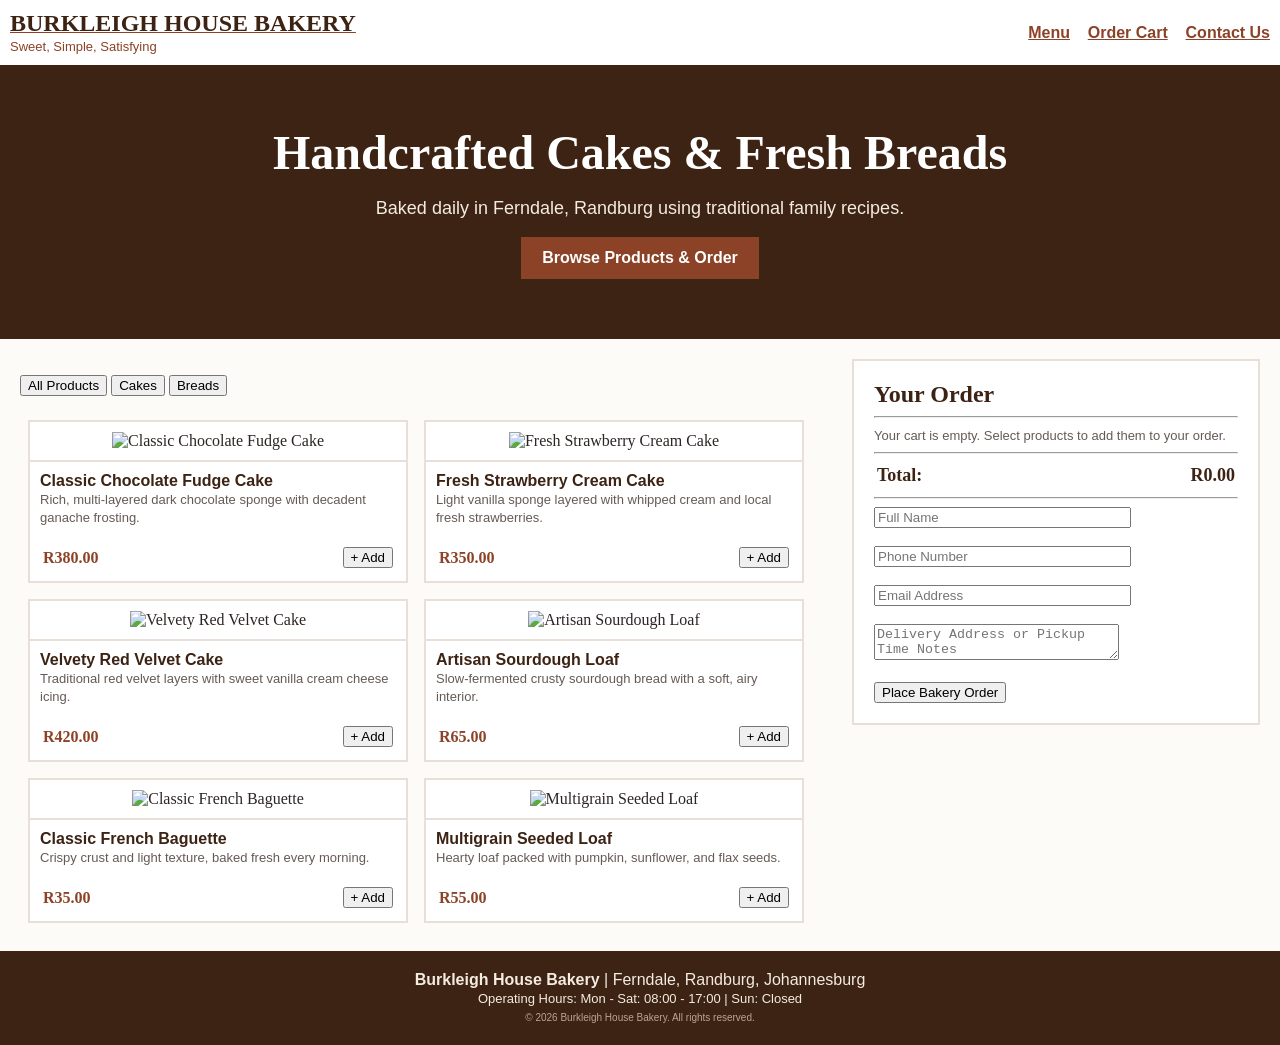
==== index.html @ 43b56e93 "Added image file, css file and updated README" ====
<!DOCTYPE html>
<html lang="en">
<head>
    <meta charset="UTF-8">
    <meta name="viewport" content="width=device-width, initial-scale=1.0">
    <title>Burkleigh House Bakery | Fresh Baked Goods & Custom Orders</title>
</head>
<body background="https://images.unsplash.com/photo-1509440159596-0249088772ff?auto=format&fit=crop&w=1920&q=80" bgcolor="#3D2314" text="#2C2523" link="#8C4227" topmargin="0" leftmargin="0" marginwidth="0" marginheight="0">

<table width="100%" height="100%" cellpadding="0" cellspacing="0" border="0">
<tr>
<td valign="top">

<!-- NAVIGATION -->
<table width="100%" bgcolor="#FFFFFF" cellpadding="10" cellspacing="0" border="0">
<tr>
<td width="50%">
<a href="#"><font face="Georgia, serif" size="5" color="#3D2314"><b>BURKLEIGH HOUSE BAKERY</b></font></a><br>
<font face="Segoe UI, sans-serif" size="2" color="#8C4227">Sweet, Simple, Satisfying</font>
</td>
<td width="50%" align="right">
<font face="Segoe UI, sans-serif" size="3" color="#2C2523">
<a href="#menu"><b>Menu</b></a> &nbsp;&nbsp;
<a href="#order"><b>Order Cart</b></a> &nbsp;&nbsp;
<a href="#contact"><b>Contact Us</b></a>
</font>
</td>
</tr>
</table>

<!-- HERO SECTION -->
<table width="100%" cellpadding="60" cellspacing="0" border="0">
<tr>
<td align="center">
<font face="Georgia, serif" size="7" color="#FFFFFF"><b>Handcrafted Cakes &amp; Fresh Breads</b></font><br><br>
<font face="Segoe UI, sans-serif" size="4" color="#F4EBE1">Baked daily in Ferndale, Randburg using traditional family recipes.</font><br><br>
<a href="#menu">
<table cellpadding="12" cellspacing="0" border="0" bgcolor="#8C4227">
<tr><td><font face="Segoe UI, sans-serif" size="3" color="#FFFFFF"><b>&nbsp;&nbsp;Browse Products &amp; Order&nbsp;&nbsp;</b></font></td></tr>
</table>
</a>
</td>
</tr>
</table>

<!-- MAIN SHOPPING CONTENT -->
<table width="100%" cellpadding="20" cellspacing="0" border="0" bgcolor="#FDFBF7">
<tr>
<td width="65%" valign="top" id="menu">

    <!-- FILTERS -->
    <p>
    <button class="filter-btn active" onclick="filterCategory('all')">All Products</button>
    <button class="filter-btn" onclick="filterCategory('cakes')">Cakes</button>
    <button class="filter-btn" onclick="filterCategory('breads')">Breads</button>
    </p>

    <table width="100%" cellpadding="8" cellspacing="0" border="0" id="productsGrid">
        <!-- Products loaded dynamically via JS -->
    </table>

</td>

<td width="35%" valign="top" id="order">
<table width="100%" bgcolor="#FFFFFF" cellpadding="20" cellspacing="0" border="1" bordercolor="#E8DFD8">
<tr><td>

<font face="Georgia, serif" size="5" color="#3D2314"><b>Your Order</b></font><hr>

<div id="cartItems">
<font face="Segoe UI, sans-serif" size="2" color="#665A55">Your cart is empty. Select products to add them to your order.</font>
</div>

<hr>
<table width="100%"><tr>
<td><font size="4" color="#3D2314"><b>Total:</b></font></td>
<td align="right"><font size="4" color="#3D2314"><b id="cartTotal">R0.00</b></font></td>
</tr></table>
<hr>

<form onsubmit="handleCheckout(event)">
<input type="text" placeholder="Full Name" required size="30"><br><br>
<input type="tel" placeholder="Phone Number" required size="30"><br><br>
<input type="email" placeholder="Email Address" required size="30"><br><br>
<textarea rows="2" cols="28" placeholder="Delivery Address or Pickup Time Notes"></textarea><br><br>
<input type="submit" value="Place Bakery Order">
</form>

</td></tr>
</table>
</td>
</tr>
</table>

<!-- FOOTER -->
<table width="100%" bgcolor="#3D2314" cellpadding="20" cellspacing="0" border="0" id="contact">
<tr>
<td align="center">
<font face="Segoe UI, sans-serif" size="3" color="#F4EBE1"><b>Burkleigh House Bakery</b> | Ferndale, Randburg, Johannesburg</font><br>
<font face="Segoe UI, sans-serif" size="2" color="#F4EBE1">Operating Hours: Mon - Sat: 08:00 - 17:00 | Sun: Closed</font><br>
<font face="Segoe UI, sans-serif" size="1" color="#bda395">&copy; 2026 Burkleigh House Bakery. All rights reserved.</font>
</td>
</tr>
</table>

</td>
</tr>
</table>

<!-- JAVASCRIPT LOGIC -->
<script>
    // REAL BAKERY PRODUCTS DATA (Cakes & Breads with real imagery)
    const products = [
        {
            id: 1,
            name: "Classic Chocolate Fudge Cake",
            category: "cakes",
            price: 380.00,
            desc: "Rich, multi-layered dark chocolate sponge with decadent ganache frosting.",
            img: "https://images.unsplash.com/photo-1578985545062-69928b1d9587?auto=format&fit=crop&w=600&q=80"
        },
        {
            id: 2,
            name: "Fresh Strawberry Cream Cake",
            category: "cakes",
            price: 350.00,
            desc: "Light vanilla sponge layered with whipped cream and local fresh strawberries.",
            img: "https://images.unsplash.com/photo-1565958011703-44f9829ba187?auto=format&fit=crop&w=600&q=80"
        },
        {
            id: 3,
            name: "Velvety Red Velvet Cake",
            category: "cakes",
            price: 420.00,
            desc: "Traditional red velvet layers with sweet vanilla cream cheese icing.",
            img: "https://images.unsplash.com/photo-1586788680434-30d324b2d46f?auto=format&fit=crop&w=600&q=80"
        },
        {
            id: 4,
            name: "Artisan Sourdough Loaf",
            category: "breads",
            price: 65.00,
            desc: "Slow-fermented crusty sourdough bread with a soft, airy interior.",
            img: "https://images.unsplash.com/photo-1585478259715-876acc5be8eb?auto=format&fit=crop&w=600&q=80"
        },
        {
            id: 5,
            name: "Classic French Baguette",
            category: "breads",
            price: 35.00,
            desc: "Crispy crust and light texture, baked fresh every morning.",
            img: "https://images.unsplash.com/photo-1509440159596-0249088772ff?auto=format&fit=crop&w=600&q=80"
        },
        {
            id: 6,
            name: "Multigrain Seeded Loaf",
            category: "breads",
            price: 55.00,
            desc: "Hearty loaf packed with pumpkin, sunflower, and flax seeds.",
            img: "https://images.unsplash.com/photo-1509440159596-0249088772ff?auto=format&fit=crop&w=600&q=80"
        }
    ];

    let cart = [];

    // RENDER PRODUCTS GRID (built with table rows/cells, no CSS)
    function renderProducts(items) {
        const grid = document.getElementById('productsGrid');
        let rows = '';
        for (let i = 0; i < items.length; i += 2) {
            rows += '<tr>';
            for (let j = i; j < i + 2 && j < items.length; j++) {
                const p = items[j];
                rows += `
                    <td width="50%" valign="top">
                    <table width="100%" bgcolor="#FFFFFF" border="1" bordercolor="#E8DFD8" cellpadding="10" cellspacing="0">
                        <tr><td align="center"><img src="${p.img}" alt="${p.name}" width="220" height="140"></td></tr>
                        <tr><td>
                            <font face="Segoe UI, sans-serif" size="3" color="#3D2314"><b>${p.name}</b></font><br>
                            <font face="Segoe UI, sans-serif" size="2" color="#665A55">${p.desc}</font><br><br>
                            <table width="100%"><tr>
                                <td><font size="3" color="#8C4227"><b>R${p.price.toFixed(2)}</b></font></td>
                                <td align="right"><button class="add-btn" onclick="addToCart(${p.id})">+ Add</button></td>
                            </tr></table>
                        </td></tr>
                    </table>
                    </td>
                `;
            }
            rows += '</tr>';
        }
        grid.innerHTML = rows;
    }

    // FILTER CATEGORIES
    function filterCategory(category) {
        document.querySelectorAll('.filter-btn').forEach(btn => btn.classList.remove('active'));
        event.target.classList.add('active');

        if (category === 'all') {
            renderProducts(products);
        } else {
            renderProducts(products.filter(p => p.category === category));
        }
    }

    // ADD TO CART
    function addToCart(productId) {
        const product = products.find(p => p.id === productId);
        cart.push(product);
        updateCartUI();
    }

    // REMOVE FROM CART
    function removeFromCart(index) {
        cart.splice(index, 1);
        updateCartUI();
    }

    // UPDATE CART UI
    function updateCartUI() {
        const cartItemsContainer = document.getElementById('cartItems');
        const cartTotalContainer = document.getElementById('cartTotal');

        if (cart.length === 0) {
            cartItemsContainer.innerHTML = `<font face="Segoe UI, sans-serif" size="2" color="#665A55">Your cart is empty. Select products to add them to your order.</font>`;
            cartTotalContainer.innerText = 'R0.00';
            return;
        }

        let rows = '<table width="100%">';
        cart.forEach((item, index) => {
            rows += `
                <tr>
                <td><font size="2" color="#2C2523"><b>${item.name}</b></font><br><font size="1" color="#665A55">R${item.price.toFixed(2)}</font></td>
                <td align="right"><button class="remove-btn" onclick="removeFromCart(${index})">&times;</button></td>
                </tr>
            `;
        });
        rows += '</table>';
        cartItemsContainer.innerHTML = rows;

        const total = cart.reduce((sum, item) => sum + item.price, 0);
        cartTotalContainer.innerText = `R${total.toFixed(2)}`;
    }

    // HANDLE CHECKOUT SUBMISSION
    function handleCheckout(e) {
        e.preventDefault();
        if (cart.length === 0) {
            alert('Please add at least one bakery product to your cart before ordering!');
            return;
        }
        alert('Thank you for your order! Burkleigh House Bakery has received your order request and will contact you shortly to confirm payment & delivery details.');
        cart = [];
        updateCartUI();
        e.target.reset();
    }

    // INITIAL LOAD
    renderProducts(products);
</script>
</body>
</html>
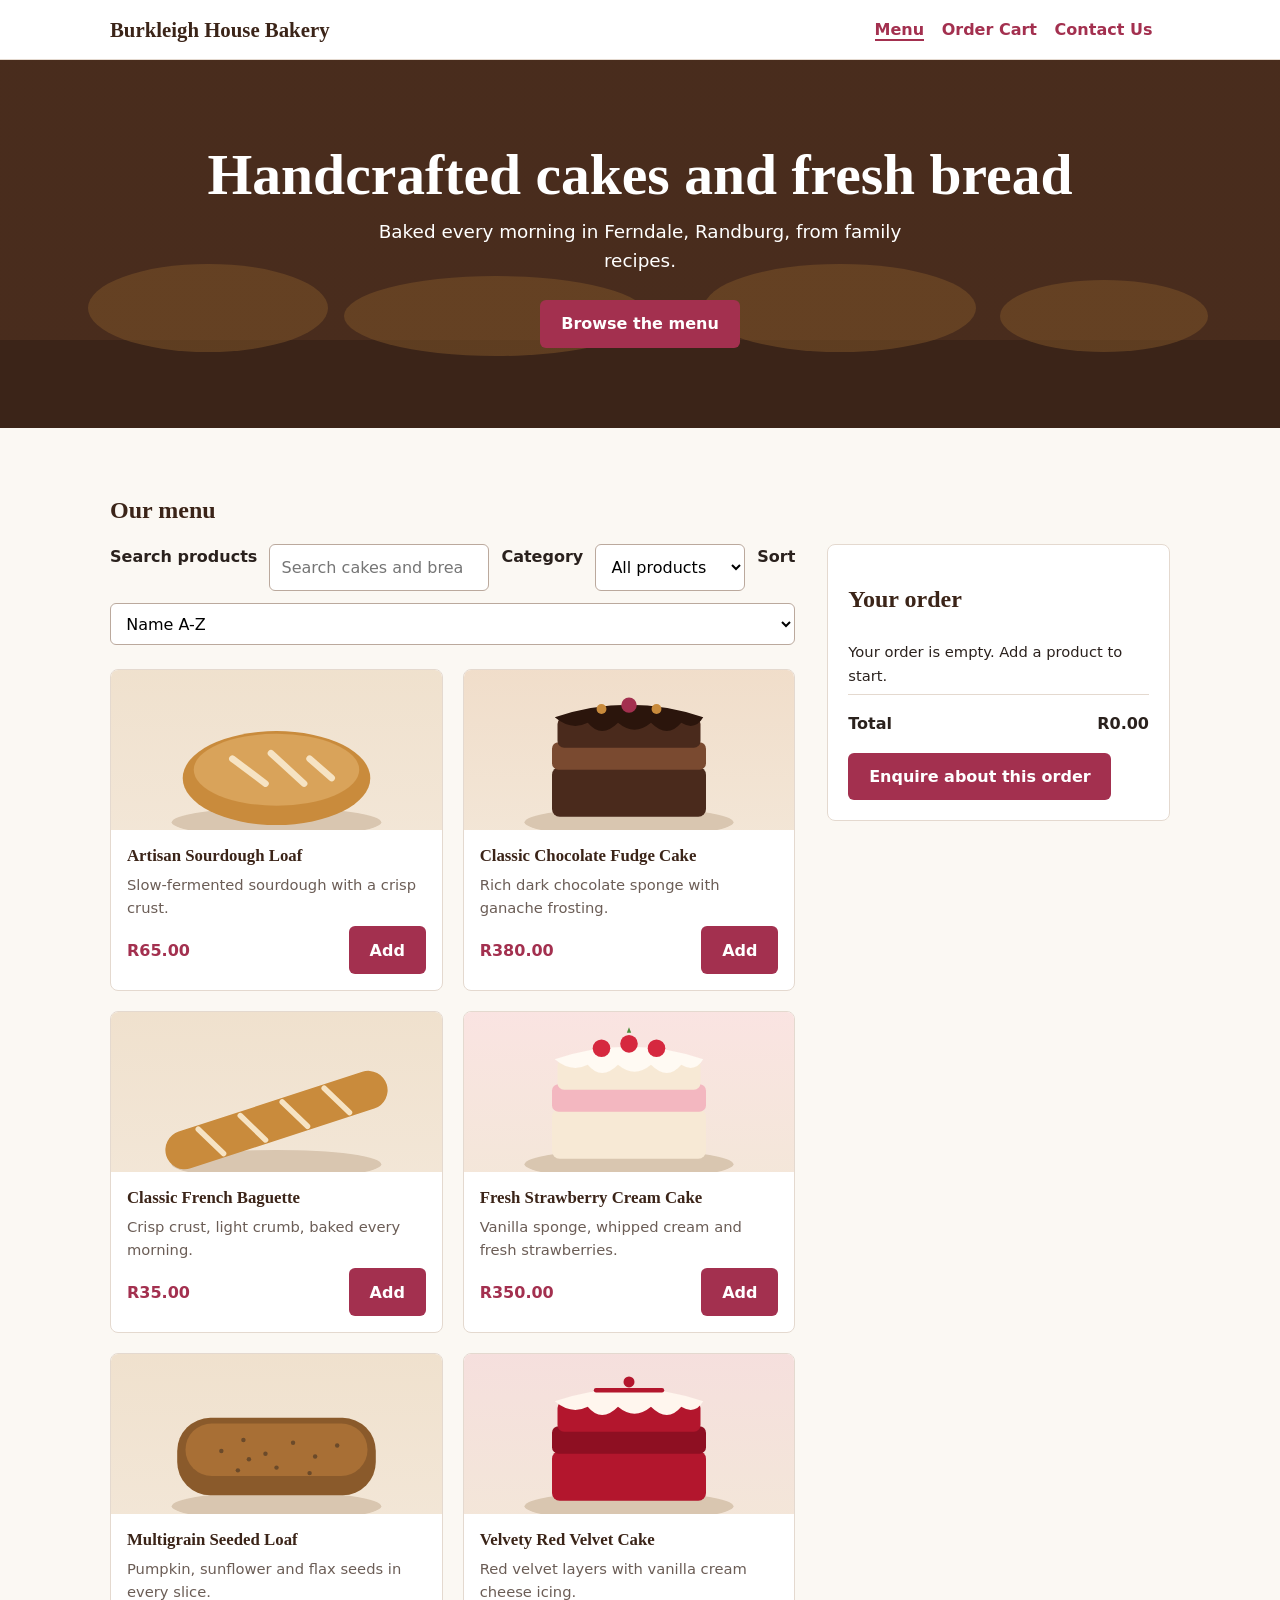
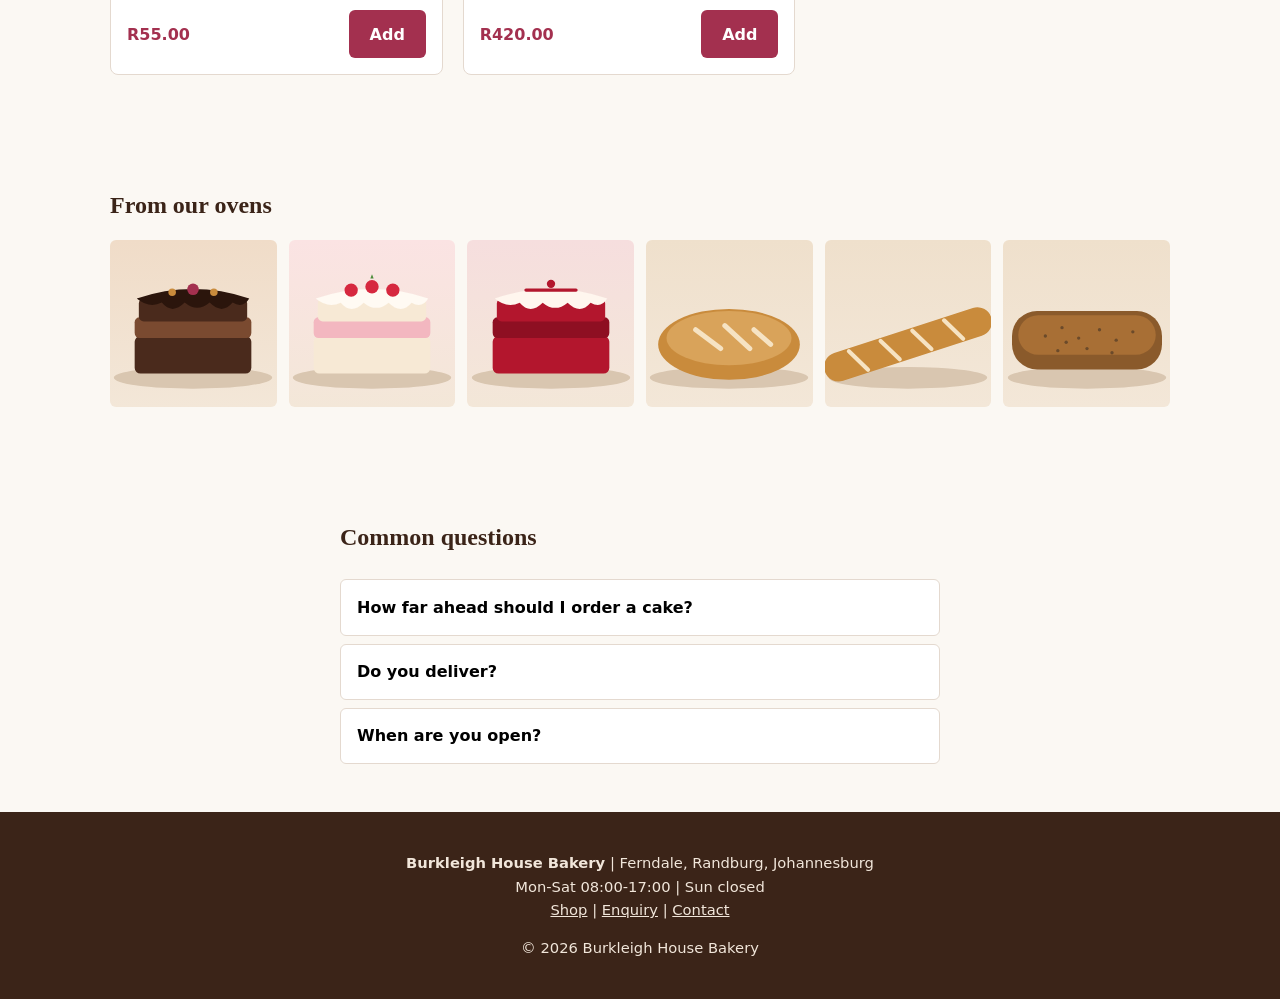
==== commit 9ffc2793: "I added js, 404.html and updated images commit" ====
--- a/index.html
+++ b/index.html
@@ -1,264 +1,42 @@
 <!DOCTYPE html>
-<html lang="en">
+<html lang="en-ZA">
 <head>
-    <meta charset="UTF-8">
-    <meta name="viewport" content="width=device-width, initial-scale=1.0">
-    <title>Burkleigh House Bakery | Fresh Baked Goods & Custom Orders</title>
+<meta charset="UTF-8">
+<meta name="viewport" content="width=device-width, initial-scale=1">
+<meta http-equiv="Content-Security-Policy" content="default-src 'self'; script-src 'self' https://cdnjs.cloudflare.com; style-src 'self' https://cdnjs.cloudflare.com https://fonts.googleapis.com; font-src https://fonts.gstatic.com; img-src 'self' data: https://*.tile.openstreetmap.org https://tile.openstreetmap.org https://cdnjs.cloudflare.com; connect-src 'self' https://formspree.io; form-action 'self' mailto: https://formspree.io">
+<meta name="referrer" content="strict-origin-when-cross-origin">
+<link rel="preconnect" href="https://fonts.googleapis.com"><link rel="preconnect" href="https://fonts.gstatic.com" crossorigin>
+<link rel="stylesheet" href="https://fonts.googleapis.com/css2?family=Fraunces:wght@600;700&family=Work+Sans:wght@400;600&display=swap">
+<link rel="icon" href="images/favicon.svg" type="image/svg+xml">
+<link rel="stylesheet" href="css/styles.css">
+<title>Fresh Cakes and Bread in Ferndale, Randburg | Burkleigh House Bakery</title>
+<meta name="description" content="Handcrafted cakes and fresh sourdough, baguettes and loaves baked daily in Ferndale, Randburg. Browse the menu and order online.">
+<meta name="keywords" content="bakery Randburg, custom cakes Johannesburg, sourdough Ferndale, fresh bread">
+<link rel="canonical" href="https://ST10525017TharagePhuluso.github.io/burkleigh-house-bakery/">
+<meta property="og:title" content="Burkleigh House Bakery"><meta property="og:description" content="Fresh cakes and breads baked daily in Ferndale, Randburg."><meta property="og:type" content="website">
+<script type="application/ld+json">{"@context":"https://schema.org","@type":"Bakery","name":"Burkleigh House Bakery","address":{"@type":"PostalAddress","addressLocality":"Ferndale, Randburg","addressRegion":"Gauteng","addressCountry":"ZA"},"openingHours":"Mo-Sa 08:00-17:00"}</script>
 </head>
-<body background="https://images.unsplash.com/photo-1509440159596-0249088772ff?auto=format&fit=crop&w=1920&q=80" bgcolor="#3D2314" text="#2C2523" link="#8C4227" topmargin="0" leftmargin="0" marginwidth="0" marginheight="0">
+<body data-page="home">
 
-<table width="100%" height="100%" cellpadding="0" cellspacing="0" border="0">
-<tr>
-<td valign="top">
-
-<!-- NAVIGATION -->
-<table width="100%" bgcolor="#FFFFFF" cellpadding="10" cellspacing="0" border="0">
-<tr>
-<td width="50%">
-<a href="#"><font face="Georgia, serif" size="5" color="#3D2314"><b>BURKLEIGH HOUSE BAKERY</b></font></a><br>
-<font face="Segoe UI, sans-serif" size="2" color="#8C4227">Sweet, Simple, Satisfying</font>
-</td>
-<td width="50%" align="right">
-<font face="Segoe UI, sans-serif" size="3" color="#2C2523">
-<a href="#menu"><b>Menu</b></a> &nbsp;&nbsp;
-<a href="#order"><b>Order Cart</b></a> &nbsp;&nbsp;
-<a href="#contact"><b>Contact Us</b></a>
-</font>
-</td>
-</tr>
-</table>
-
-<!-- HERO SECTION -->
-<table width="100%" cellpadding="60" cellspacing="0" border="0">
-<tr>
-<td align="center">
-<font face="Georgia, serif" size="7" color="#FFFFFF"><b>Handcrafted Cakes &amp; Fresh Breads</b></font><br><br>
-<font face="Segoe UI, sans-serif" size="4" color="#F4EBE1">Baked daily in Ferndale, Randburg using traditional family recipes.</font><br><br>
-<a href="#menu">
-<table cellpadding="12" cellspacing="0" border="0" bgcolor="#8C4227">
-<tr><td><font face="Segoe UI, sans-serif" size="3" color="#FFFFFF"><b>&nbsp;&nbsp;Browse Products &amp; Order&nbsp;&nbsp;</b></font></td></tr>
-</table>
-</a>
-</td>
-</tr>
-</table>
-
-<!-- MAIN SHOPPING CONTENT -->
-<table width="100%" cellpadding="20" cellspacing="0" border="0" bgcolor="#FDFBF7">
-<tr>
-<td width="65%" valign="top" id="menu">
-
-    <!-- FILTERS -->
-    <p>
-    <button class="filter-btn active" onclick="filterCategory('all')">All Products</button>
-    <button class="filter-btn" onclick="filterCategory('cakes')">Cakes</button>
-    <button class="filter-btn" onclick="filterCategory('breads')">Breads</button>
-    </p>
-
-    <table width="100%" cellpadding="8" cellspacing="0" border="0" id="productsGrid">
-        <!-- Products loaded dynamically via JS -->
-    </table>
-
-</td>
-
-<td width="35%" valign="top" id="order">
-<table width="100%" bgcolor="#FFFFFF" cellpadding="20" cellspacing="0" border="1" bordercolor="#E8DFD8">
-<tr><td>
-
-<font face="Georgia, serif" size="5" color="#3D2314"><b>Your Order</b></font><hr>
-
-<div id="cartItems">
-<font face="Segoe UI, sans-serif" size="2" color="#665A55">Your cart is empty. Select products to add them to your order.</font>
-</div>
-
-<hr>
-<table width="100%"><tr>
-<td><font size="4" color="#3D2314"><b>Total:</b></font></td>
-<td align="right"><font size="4" color="#3D2314"><b id="cartTotal">R0.00</b></font></td>
-</tr></table>
-<hr>
-
-<form onsubmit="handleCheckout(event)">
-<input type="text" placeholder="Full Name" required size="30"><br><br>
-<input type="tel" placeholder="Phone Number" required size="30"><br><br>
-<input type="email" placeholder="Email Address" required size="30"><br><br>
-<textarea rows="2" cols="28" placeholder="Delivery Address or Pickup Time Notes"></textarea><br><br>
-<input type="submit" value="Place Bakery Order">
-</form>
-
-</td></tr>
-</table>
-</td>
-</tr>
-</table>
-
-<!-- FOOTER -->
-<table width="100%" bgcolor="#3D2314" cellpadding="20" cellspacing="0" border="0" id="contact">
-<tr>
-<td align="center">
-<font face="Segoe UI, sans-serif" size="3" color="#F4EBE1"><b>Burkleigh House Bakery</b> | Ferndale, Randburg, Johannesburg</font><br>
-<font face="Segoe UI, sans-serif" size="2" color="#F4EBE1">Operating Hours: Mon - Sat: 08:00 - 17:00 | Sun: Closed</font><br>
-<font face="Segoe UI, sans-serif" size="1" color="#bda395">&copy; 2026 Burkleigh House Bakery. All rights reserved.</font>
-</td>
-</tr>
-</table>
-
-</td>
-</tr>
-</table>
-
-<!-- JAVASCRIPT LOGIC -->
-<script>
-    // REAL BAKERY PRODUCTS DATA (Cakes & Breads with real imagery)
-    const products = [
-        {
-            id: 1,
-            name: "Classic Chocolate Fudge Cake",
-            category: "cakes",
-            price: 380.00,
-            desc: "Rich, multi-layered dark chocolate sponge with decadent ganache frosting.",
-            img: "https://images.unsplash.com/photo-1578985545062-69928b1d9587?auto=format&fit=crop&w=600&q=80"
-        },
-        {
-            id: 2,
-            name: "Fresh Strawberry Cream Cake",
-            category: "cakes",
-            price: 350.00,
-            desc: "Light vanilla sponge layered with whipped cream and local fresh strawberries.",
-            img: "https://images.unsplash.com/photo-1565958011703-44f9829ba187?auto=format&fit=crop&w=600&q=80"
-        },
-        {
-            id: 3,
-            name: "Velvety Red Velvet Cake",
-            category: "cakes",
-            price: 420.00,
-            desc: "Traditional red velvet layers with sweet vanilla cream cheese icing.",
-            img: "https://images.unsplash.com/photo-1586788680434-30d324b2d46f?auto=format&fit=crop&w=600&q=80"
-        },
-        {
-            id: 4,
-            name: "Artisan Sourdough Loaf",
-            category: "breads",
-            price: 65.00,
-            desc: "Slow-fermented crusty sourdough bread with a soft, airy interior.",
-            img: "https://images.unsplash.com/photo-1585478259715-876acc5be8eb?auto=format&fit=crop&w=600&q=80"
-        },
-        {
-            id: 5,
-            name: "Classic French Baguette",
-            category: "breads",
-            price: 35.00,
-            desc: "Crispy crust and light texture, baked fresh every morning.",
-            img: "https://images.unsplash.com/photo-1509440159596-0249088772ff?auto=format&fit=crop&w=600&q=80"
-        },
-        {
-            id: 6,
-            name: "Multigrain Seeded Loaf",
-            category: "breads",
-            price: 55.00,
-            desc: "Hearty loaf packed with pumpkin, sunflower, and flax seeds.",
-            img: "https://images.unsplash.com/photo-1509440159596-0249088772ff?auto=format&fit=crop&w=600&q=80"
-        }
-    ];
-
-    let cart = [];
-
-    // RENDER PRODUCTS GRID (built with table rows/cells, no CSS)
-    function renderProducts(items) {
-        const grid = document.getElementById('productsGrid');
-        let rows = '';
-        for (let i = 0; i < items.length; i += 2) {
-            rows += '<tr>';
-            for (let j = i; j < i + 2 && j < items.length; j++) {
-                const p = items[j];
-                rows += `
-                    <td width="50%" valign="top">
-                    <table width="100%" bgcolor="#FFFFFF" border="1" bordercolor="#E8DFD8" cellpadding="10" cellspacing="0">
-                        <tr><td align="center"><img src="${p.img}" alt="${p.name}" width="220" height="140"></td></tr>
-                        <tr><td>
-                            <font face="Segoe UI, sans-serif" size="3" color="#3D2314"><b>${p.name}</b></font><br>
-                            <font face="Segoe UI, sans-serif" size="2" color="#665A55">${p.desc}</font><br><br>
-                            <table width="100%"><tr>
-                                <td><font size="3" color="#8C4227"><b>R${p.price.toFixed(2)}</b></font></td>
-                                <td align="right"><button class="add-btn" onclick="addToCart(${p.id})">+ Add</button></td>
-                            </tr></table>
-                        </td></tr>
-                    </table>
-                    </td>
-                `;
-            }
-            rows += '</tr>';
-        }
-        grid.innerHTML = rows;
-    }
-
-    // FILTER CATEGORIES
-    function filterCategory(category) {
-        document.querySelectorAll('.filter-btn').forEach(btn => btn.classList.remove('active'));
-        event.target.classList.add('active');
-
-        if (category === 'all') {
-            renderProducts(products);
-        } else {
-            renderProducts(products.filter(p => p.category === category));
-        }
-    }
-
-    // ADD TO CART
-    function addToCart(productId) {
-        const product = products.find(p => p.id === productId);
-        cart.push(product);
-        updateCartUI();
-    }
-
-    // REMOVE FROM CART
-    function removeFromCart(index) {
-        cart.splice(index, 1);
-        updateCartUI();
-    }
-
-    // UPDATE CART UI
-    function updateCartUI() {
-        const cartItemsContainer = document.getElementById('cartItems');
-        const cartTotalContainer = document.getElementById('cartTotal');
-
-        if (cart.length === 0) {
-            cartItemsContainer.innerHTML = `<font face="Segoe UI, sans-serif" size="2" color="#665A55">Your cart is empty. Select products to add them to your order.</font>`;
-            cartTotalContainer.innerText = 'R0.00';
-            return;
-        }
-
-        let rows = '<table width="100%">';
-        cart.forEach((item, index) => {
-            rows += `
-                <tr>
-                <td><font size="2" color="#2C2523"><b>${item.name}</b></font><br><font size="1" color="#665A55">R${item.price.toFixed(2)}</font></td>
-                <td align="right"><button class="remove-btn" onclick="removeFromCart(${index})">&times;</button></td>
-                </tr>
-            `;
-        });
-        rows += '</table>';
-        cartItemsContainer.innerHTML = rows;
-
-        const total = cart.reduce((sum, item) => sum + item.price, 0);
-        cartTotalContainer.innerText = `R${total.toFixed(2)}`;
-    }
-
-    // HANDLE CHECKOUT SUBMISSION
-    function handleCheckout(e) {
-        e.preventDefault();
-        if (cart.length === 0) {
-            alert('Please add at least one bakery product to your cart before ordering!');
-            return;
-        }
-        alert('Thank you for your order! Burkleigh House Bakery has received your order request and will contact you shortly to confirm payment & delivery details.');
-        cart = [];
-        updateCartUI();
-        e.target.reset();
-    }
-
-    // INITIAL LOAD
-    renderProducts(products);
-</script>
-</body>
-</html>
+<header class="site"><div class="wrap"><a class="brand" href="index.html">Burkleigh House Bakery</a>
+<nav aria-label="Main"><a href="index.html#menu" aria-current="page">Menu</a><a href="index.html#order">Order Cart</a><a href="contact.html">Contact Us</a></nav></div></header>
+<main id="main">
+<section class="hero"><div class="wrap"><h1>Handcrafted cakes and fresh bread</h1><p>Baked every morning in Ferndale, Randburg, from family recipes.</p><a class="btn" href="#menu">Browse the menu</a></div></section>
+<section id="menu"><div class="wrap"><h2>Our menu</h2>
+<div class="layout"><div>
+<div class="tools"><label class="sr" for="search" hidden>Search products</label><input id="search" type="search" placeholder="Search cakes and breads" maxlength="60">
+<label for="category" hidden>Category</label><select id="category"><option value="all">All products</option><option value="cakes">Cakes</option><option value="breads">Breads</option></select>
+<label for="sort" hidden>Sort</label><select id="sort"><option value="name">Name A-Z</option><option value="low">Price: low to high</option><option value="high">Price: high to low</option></select></div>
+<div id="productGrid" class="grid" aria-live="polite"></div></div>
+<aside class="cart" id="order" aria-label="Your order"><h2>Your order</h2><ul id="cartItems"></ul><p class="row"><strong>Total</strong><strong id="cartTotal">R0.00</strong></p><a class="btn" href="enquiry.html">Enquire about this order</a></aside></div></div></section>
+<section><div class="wrap"><h2>From our ovens</h2><div id="gallery" class="gallery"></div></div></section>
+<section><div class="wrap narrow"><h2>Common questions</h2>
+<button class="acc-q" aria-expanded="false">How far ahead should I order a cake?</button><div class="acc-a">Order cakes at least 2 days ahead. Breads need 1 day.</div>
+<button class="acc-q" aria-expanded="false">Do you deliver?</button><div class="acc-a">Yes, around Randburg and Ferndale for a R60 delivery fee. You can also collect in store.</div>
+<button class="acc-q" aria-expanded="false">When are you open?</button><div class="acc-a">Monday to Saturday, 08:00 to 17:00. We are closed on Sundays.</div></div></section>
+</main>
+<dialog id="productModal" aria-label="Product details"><img id="mImg" src="[data-uri]" alt=""><div class="in"><h2 id="mName"></h2><p id="mDesc"></p><p id="mInfo" class="price"></p><a id="mEnq" class="btn" href="enquiry.html">Enquire about this</a> <button class="btn alt close-dlg" type="button">Close</button></div></dialog>
+<dialog id="lightbox" class="light" aria-label="Photo viewer"><img id="lbImg" src="[data-uri]" alt=""><div class="in"><p id="lbCap" aria-live="polite"></p><button class="btn alt" id="lbPrev" type="button">Previous</button> <button class="btn alt" id="lbNext" type="button">Next</button> <button class="btn close-dlg" type="button">Close</button></div></dialog>
+<footer><p><strong>Burkleigh House Bakery</strong> | Ferndale, Randburg, Johannesburg<br>Mon-Sat 08:00-17:00 | Sun closed<br><a href="index.html">Shop</a> | <a href="enquiry.html">Enquiry</a> | <a href="contact.html">Contact</a></p><p>&copy; 2026 Burkleigh House Bakery</p></footer>
+<script src="https://cdnjs.cloudflare.com/ajax/libs/jquery/3.7.1/jquery.min.js"></script>
+<script src="js/script.js"></script></body></html>
--- a/css/styles.css
+++ b/css/styles.css
@@ -0,0 +1,54 @@
+:root{--rye:#3b2418;--flour:#fbf8f3;--crust:#c98b3c;--jam:#a3304f;--ink:#2a211d;--mute:#6b5d56;--line:#e4d9cf;--max:1100px}
+*{box-sizing:border-box}
+body{margin:0;font-family:"Work Sans",system-ui,sans-serif;color:var(--ink);background:var(--flour);line-height:1.6}
+h1,h2,h3{font-family:"Fraunces",Georgia,serif;line-height:1.2;color:var(--rye)}
+a{color:var(--jam)}
+:focus-visible{outline:3px solid var(--crust);outline-offset:2px}
+.wrap{max-width:var(--max);margin:0 auto;padding:0 1.25rem}
+header.site{background:#fff;border-bottom:1px solid var(--line)}
+header.site .wrap{display:flex;flex-wrap:wrap;gap:.5rem 1.5rem;align-items:center;justify-content:space-between;padding-top:.8rem;padding-bottom:.8rem}
+.brand{font-family:"Fraunces",Georgia,serif;font-size:1.3rem;font-weight:700;color:var(--rye);text-decoration:none}
+nav a{margin-right:1.1rem;font-weight:600;text-decoration:none}
+nav a[aria-current]{border-bottom:2px solid var(--jam)}
+.hero{background:linear-gradient(rgba(59,36,24,.55),rgba(59,36,24,.55)),url("../images/fresh-seeded-bread-hero.jpg") center/cover,url("../images/bakery-counter-hero.svg") center/cover #3b2418;color:#fff;padding:5rem 0;text-align:center}
+.hero h1{color:#fff;font-size:clamp(2rem,6vw,3.6rem);margin:0 0 .5rem;animation:rise .9s ease both}
+.hero p{font-size:1.15rem;max-width:34rem;margin:0 auto 1.5rem}
+@keyframes rise{from{opacity:0;transform:translateY(24px)}to{opacity:1;transform:none}}
+.btn{display:inline-block;background:var(--jam);color:#fff;border:0;border-radius:6px;padding:.7rem 1.3rem;font:inherit;font-weight:600;cursor:pointer;text-decoration:none;transition:transform .15s,background .15s}
+.btn:hover{background:#862640;transform:translateY(-2px)}
+.btn.alt{background:transparent;color:var(--jam);border:2px solid var(--jam)}
+section{padding:3rem 0}
+.tools{display:flex;flex-wrap:wrap;gap:.75rem;margin-bottom:1.5rem}
+.tools input,.tools select,form input,form select,form textarea{font:inherit;padding:.6rem .7rem;border:1px solid #bba99d;border-radius:6px;background:#fff;width:100%}
+.tools input{flex:2 1 220px}.tools select{flex:1 1 150px;width:auto}
+.layout{display:grid;grid-template-columns:2fr 1fr;gap:2rem;align-items:start}
+.grid{display:grid;grid-template-columns:repeat(auto-fill,minmax(230px,1fr));gap:1.25rem}
+.card{background:#fff;border:1px solid var(--line);border-radius:8px;overflow:hidden;display:flex;flex-direction:column}
+.card img{width:100%;height:160px;object-fit:cover;cursor:pointer}
+.card .body{padding:1rem;display:flex;flex-direction:column;gap:.4rem;flex:1}
+.card h3{margin:0;font-size:1.05rem}.card p{margin:0;color:var(--mute);font-size:.92rem;flex:1}
+.price{font-weight:700;color:var(--jam)}
+.row{display:flex;justify-content:space-between;align-items:center;gap:.5rem}
+aside.cart{background:#fff;border:1px solid var(--line);border-radius:8px;padding:1.25rem;position:sticky;top:1rem}
+.cart li{display:flex;justify-content:space-between;gap:.5rem;padding:.4rem 0;border-bottom:1px solid var(--line);font-size:.92rem}
+.cart ul{list-style:none;padding:0;margin:0}
+.link{background:none;border:0;color:var(--jam);cursor:pointer;font:inherit;text-decoration:underline;padding:0}
+.gallery{display:grid;grid-template-columns:repeat(auto-fill,minmax(160px,1fr));gap:.75rem}
+.gallery img{width:100%;aspect-ratio:1;object-fit:cover;border-radius:6px;cursor:pointer;transition:transform .2s}
+.gallery img:hover{transform:scale(1.03)}
+.acc-q{width:100%;text-align:left;background:#fff;border:1px solid var(--line);padding:.9rem 1rem;font:inherit;font-weight:600;cursor:pointer;margin-top:.5rem;border-radius:6px}
+.acc-a{display:none;padding:.8rem 1rem;background:#fff;border:1px solid var(--line);border-top:0}
+dialog{border:0;border-radius:10px;max-width:min(520px,92vw);padding:0;box-shadow:0 10px 40px rgba(0,0,0,.35)}
+dialog::backdrop{background:rgba(30,15,8,.6)}
+dialog img{width:100%;max-height:60vh;object-fit:contain;display:block;background:#000}
+dialog .in{padding:1.2rem}
+form .f{margin-bottom:1rem}label{font-weight:600;display:block;margin-bottom:.25rem}
+.err{color:#b00020;font-size:.88rem;min-height:1.1em;margin:.2rem 0 0}
+input.bad,select.bad,textarea.bad{border-color:#b00020}
+.result{background:#fff;border-left:5px solid var(--crust);padding:1rem 1.2rem;margin-top:1.5rem;border-radius:6px}
+.narrow{max-width:640px}
+#map{height:340px;border-radius:8px;border:1px solid var(--line)}
+footer{background:var(--rye);color:#f1e6da;text-align:center;padding:1.5rem 1rem;font-size:.92rem}
+footer a{color:#f1e6da}
+@media(max-width:800px){.layout{grid-template-columns:1fr}aside.cart{position:static}.hero{padding:3rem 0}}
+@media(prefers-reduced-motion:reduce){*{animation:none!important;transition:none!important}}
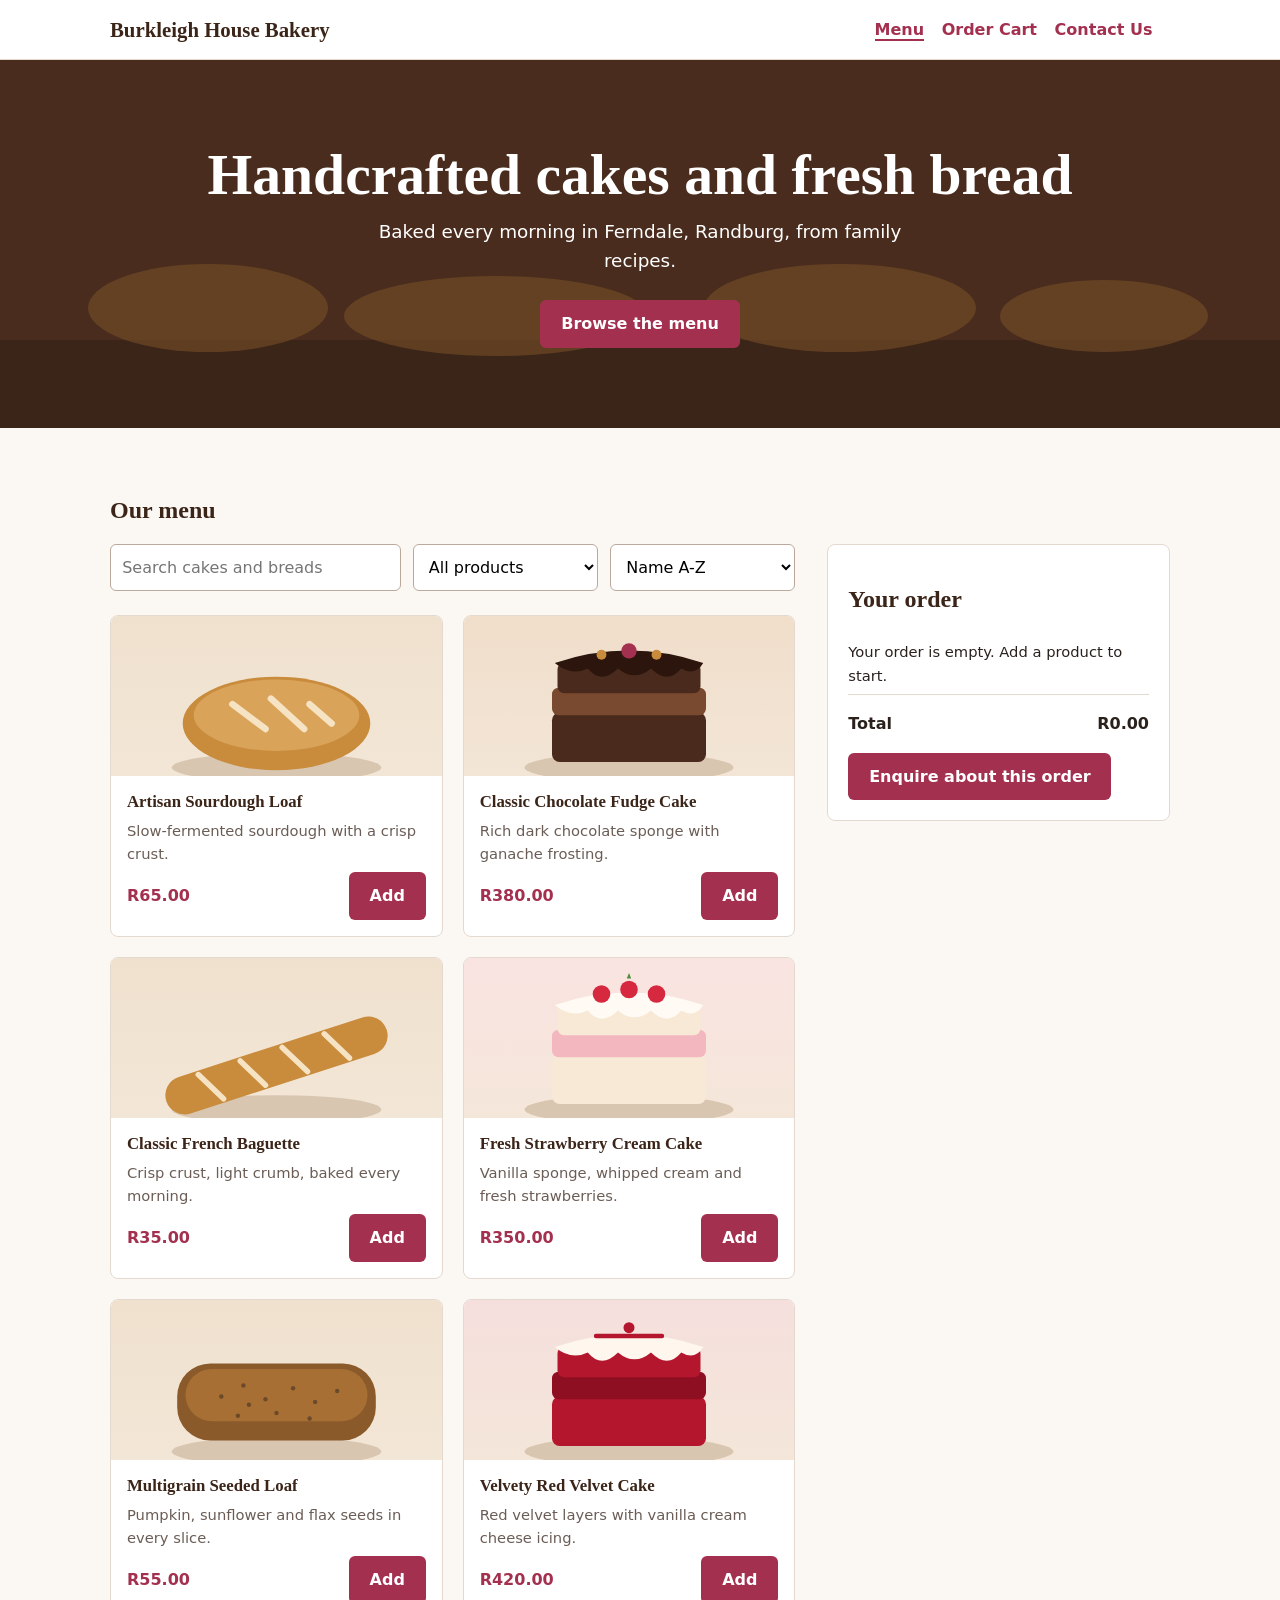
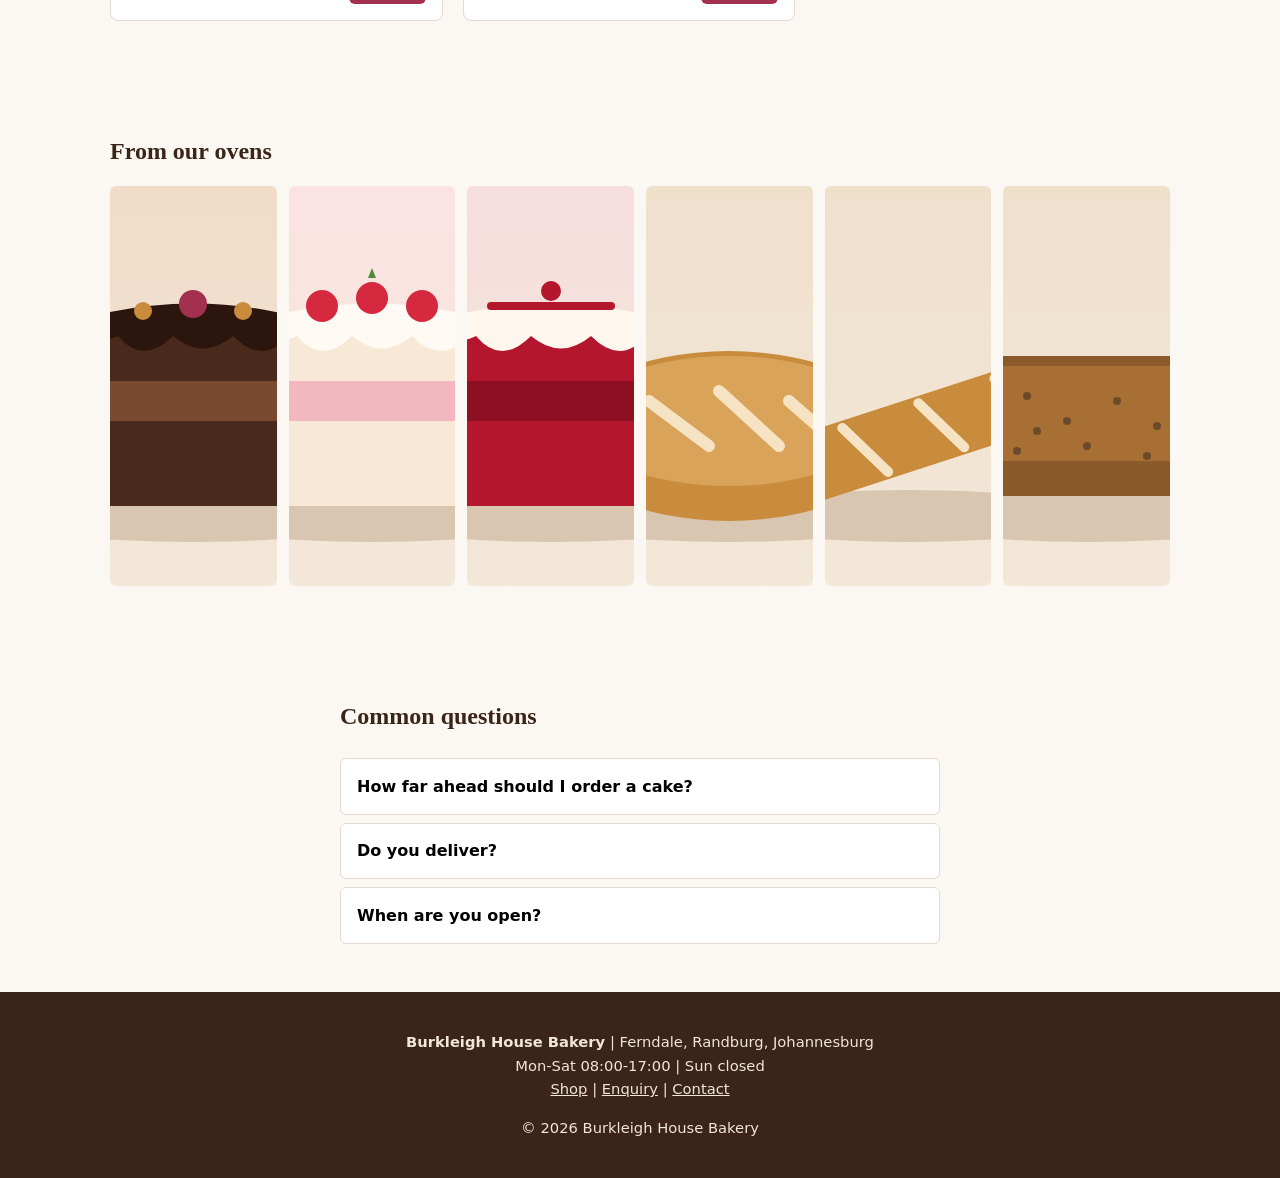
==== commit 11095c87: "Change README, Updated  index.html ans js commit" ====
--- a/index.html
+++ b/index.html
@@ -3,7 +3,7 @@
 <head>
 <meta charset="UTF-8">
 <meta name="viewport" content="width=device-width, initial-scale=1">
-<meta http-equiv="Content-Security-Policy" content="default-src 'self'; script-src 'self' https://cdnjs.cloudflare.com; style-src 'self' https://cdnjs.cloudflare.com https://fonts.googleapis.com; font-src https://fonts.gstatic.com; img-src 'self' data: https://*.tile.openstreetmap.org https://tile.openstreetmap.org https://cdnjs.cloudflare.com; connect-src 'self' https://formspree.io; form-action 'self' mailto: https://formspree.io">
+<meta http-equiv="Content-Security-Policy" content="default-src 'self'; script-src 'self' https://cdnjs.cloudflare.com; style-src 'self' https://cdnjs.cloudflare.com https://fonts.googleapis.com; font-src https://fonts.gstatic.com; img-src 'self' data: https://images.unsplash.com https://*.tile.openstreetmap.org https://tile.openstreetmap.org https://cdnjs.cloudflare.com; connect-src 'self' https://formspree.io; form-action 'self' mailto: https://formspree.io">
 <meta name="referrer" content="strict-origin-when-cross-origin">
 <link rel="preconnect" href="https://fonts.googleapis.com"><link rel="preconnect" href="https://fonts.gstatic.com" crossorigin>
 <link rel="stylesheet" href="https://fonts.googleapis.com/css2?family=Fraunces:wght@600;700&family=Work+Sans:wght@400;600&display=swap">
@@ -24,9 +24,9 @@
 <section class="hero"><div class="wrap"><h1>Handcrafted cakes and fresh bread</h1><p>Baked every morning in Ferndale, Randburg, from family recipes.</p><a class="btn" href="#menu">Browse the menu</a></div></section>
 <section id="menu"><div class="wrap"><h2>Our menu</h2>
 <div class="layout"><div>
-<div class="tools"><label class="sr" for="search" hidden>Search products</label><input id="search" type="search" placeholder="Search cakes and breads" maxlength="60">
-<label for="category" hidden>Category</label><select id="category"><option value="all">All products</option><option value="cakes">Cakes</option><option value="breads">Breads</option></select>
-<label for="sort" hidden>Sort</label><select id="sort"><option value="name">Name A-Z</option><option value="low">Price: low to high</option><option value="high">Price: high to low</option></select></div>
+<div class="tools"><label class="sr" for="search">Search products</label><input id="search" type="search" placeholder="Search cakes and breads" maxlength="60">
+<label class="sr" for="category">Category</label><select id="category"><option value="all">All products</option><option value="cakes">Cakes</option><option value="breads">Breads</option></select>
+<label class="sr" for="sort">Sort</label><select id="sort"><option value="name">Name A-Z</option><option value="low">Price: low to high</option><option value="high">Price: high to low</option></select></div>
 <div id="productGrid" class="grid" aria-live="polite"></div></div>
 <aside class="cart" id="order" aria-label="Your order"><h2>Your order</h2><ul id="cartItems"></ul><p class="row"><strong>Total</strong><strong id="cartTotal">R0.00</strong></p><a class="btn" href="enquiry.html">Enquire about this order</a></aside></div></div></section>
 <section><div class="wrap"><h2>From our ovens</h2><div id="gallery" class="gallery"></div></div></section>
--- a/css/styles.css
+++ b/css/styles.css
@@ -47,6 +47,9 @@
 input.bad,select.bad,textarea.bad{border-color:#b00020}
 .result{background:#fff;border-left:5px solid var(--crust);padding:1rem 1.2rem;margin-top:1.5rem;border-radius:6px}
 .narrow{max-width:640px}
+.notfound{padding:4rem 1.25rem}
+pre.mail{white-space:pre-wrap;word-break:break-word}
+.sr{position:absolute;width:1px;height:1px;margin:-1px;padding:0;overflow:hidden;clip:rect(0 0 0 0);white-space:nowrap;border:0}
 #map{height:340px;border-radius:8px;border:1px solid var(--line)}
 footer{background:var(--rye);color:#f1e6da;text-align:center;padding:1.5rem 1rem;font-size:.92rem}
 footer a{color:#f1e6da}
